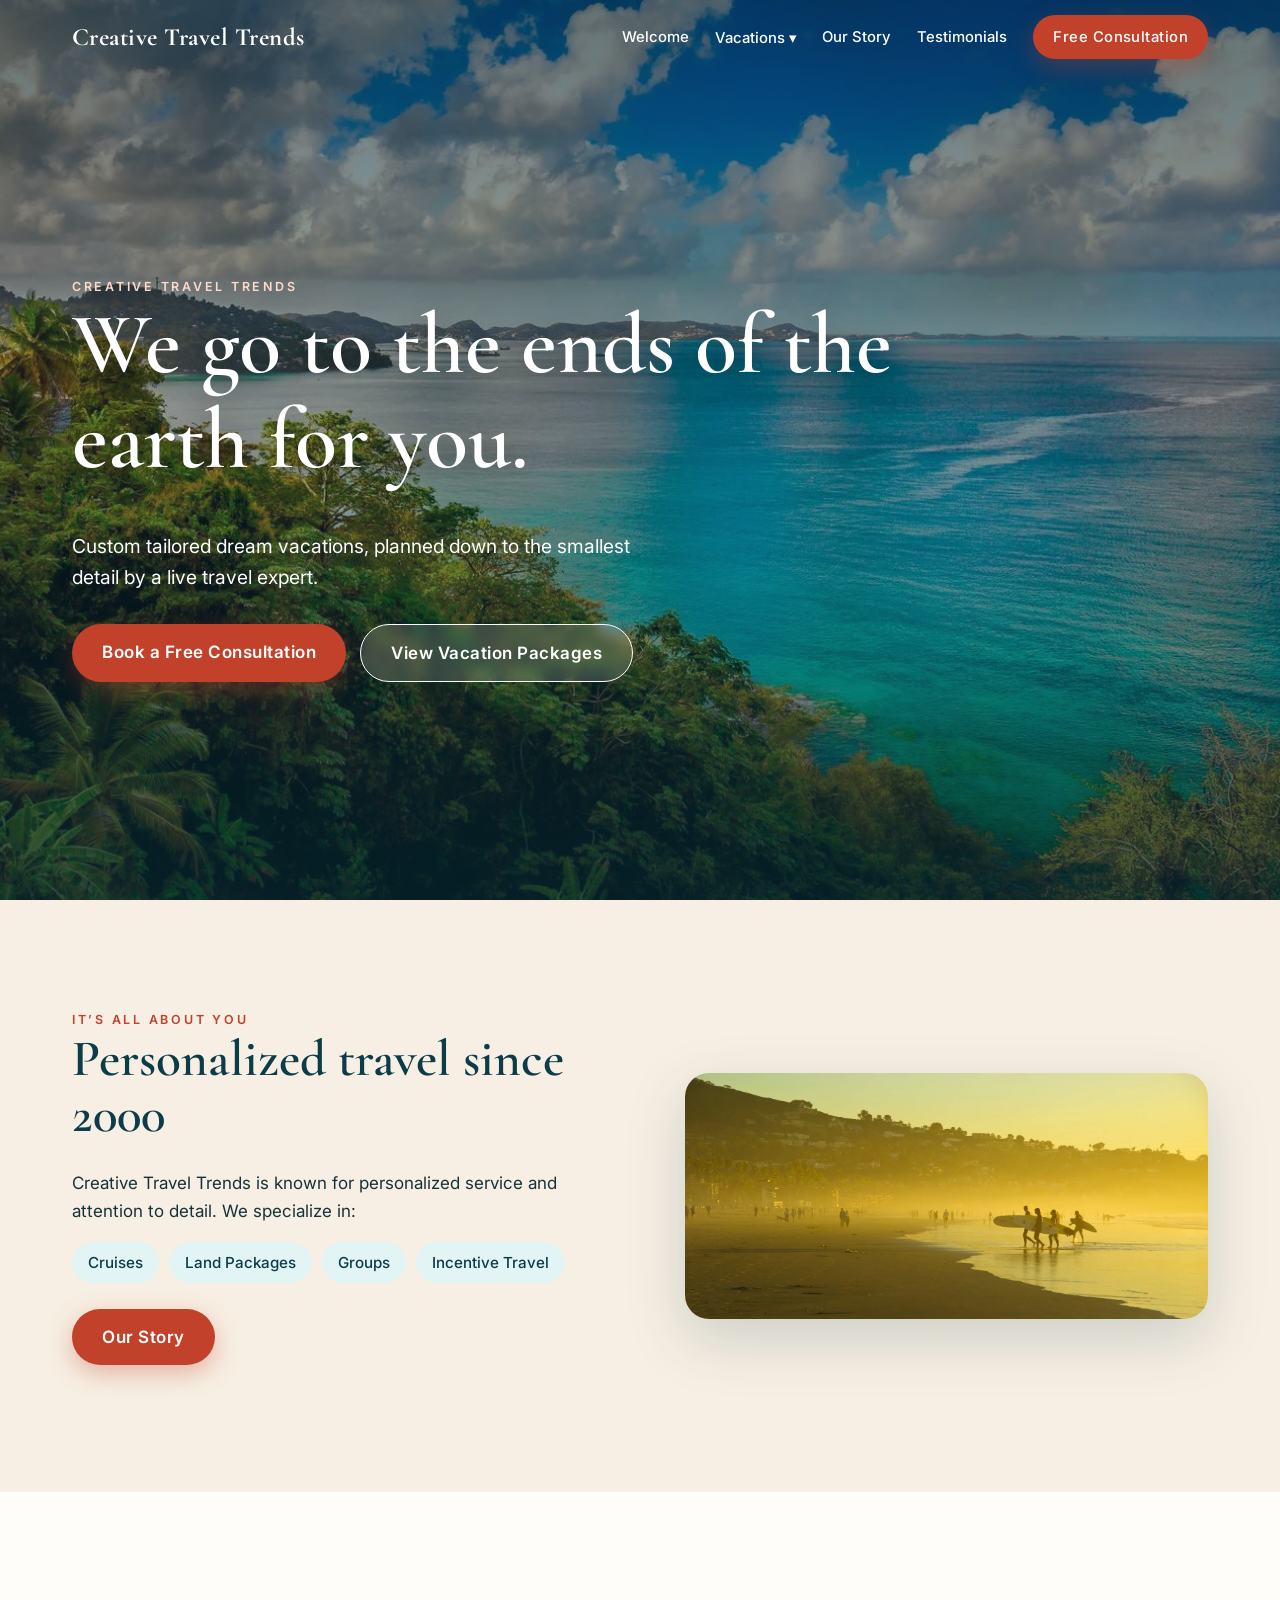
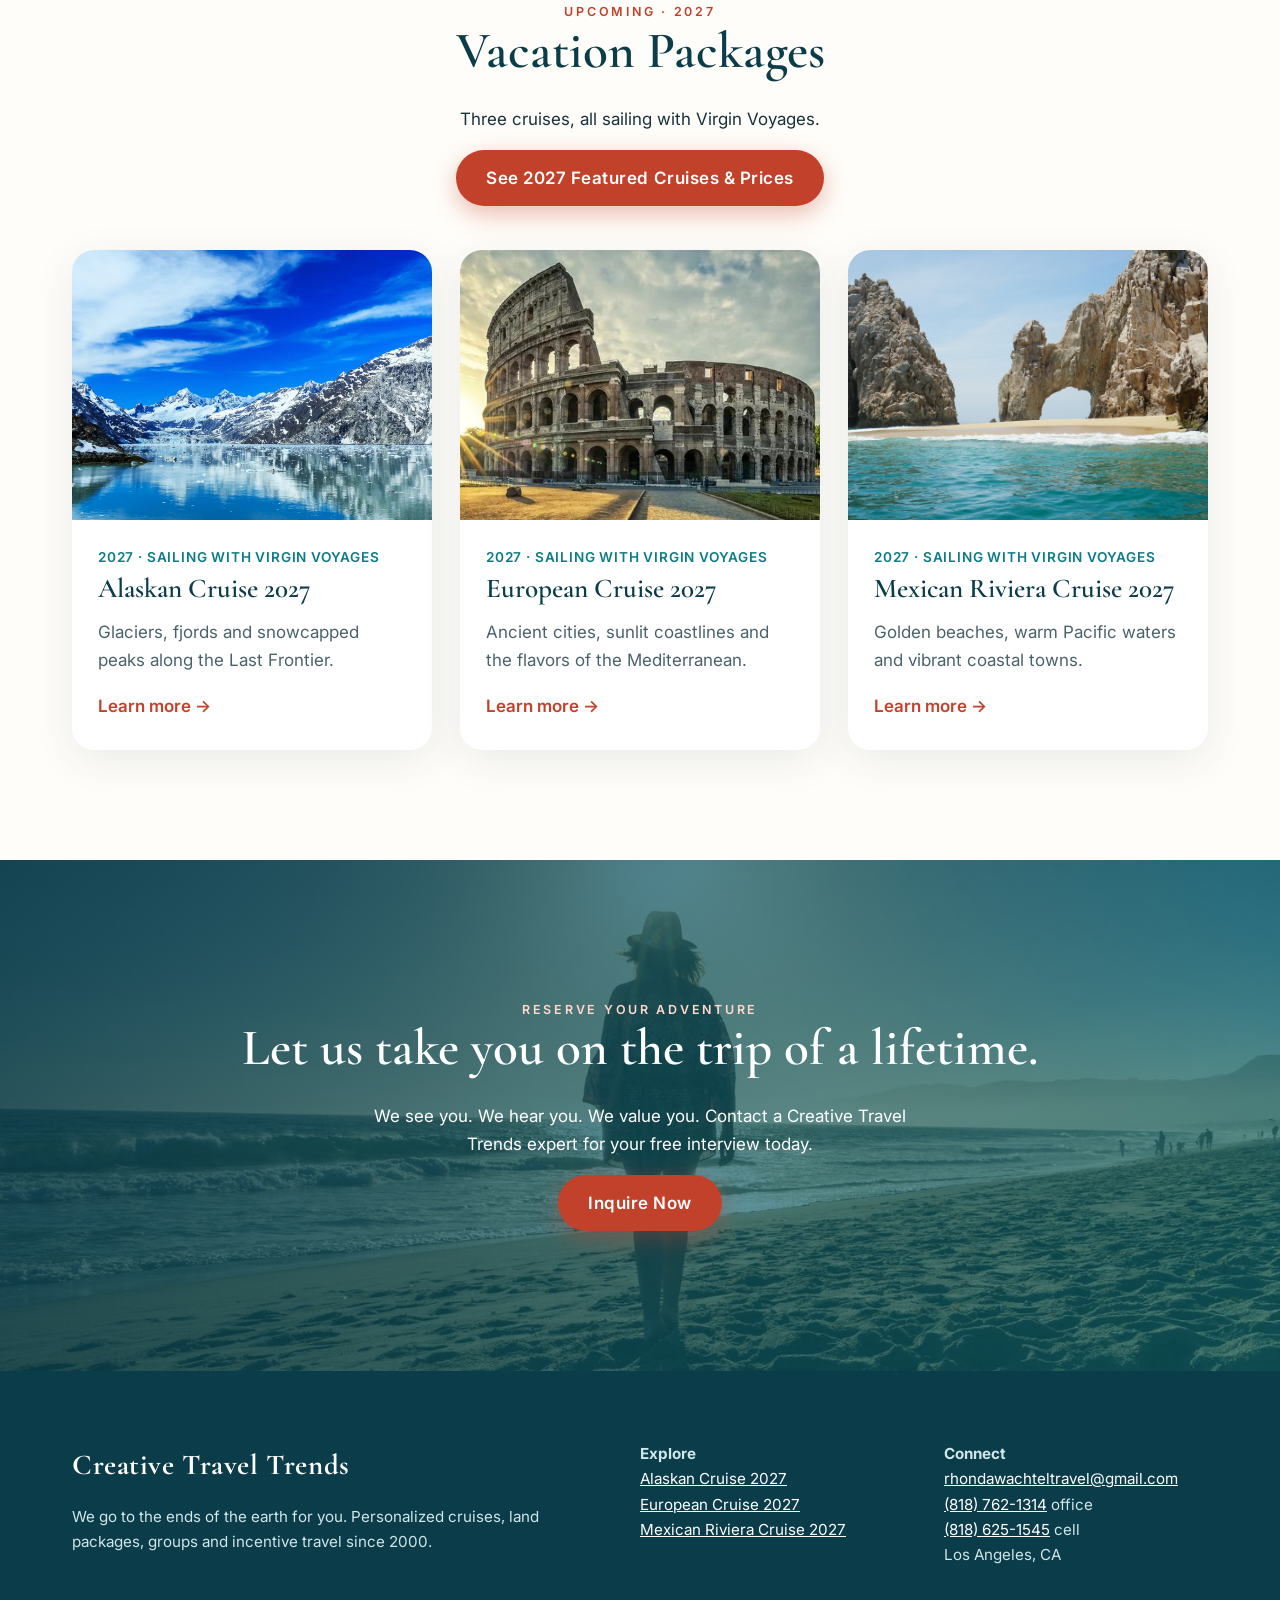
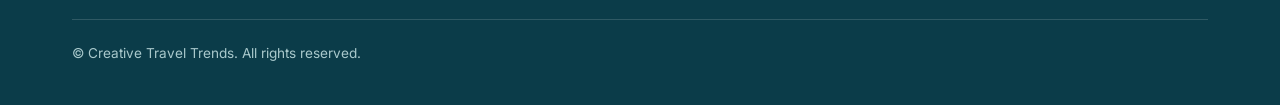
==== index.html @ d6036f15 "Big eye-catching cruise headings" ====
<!doctype html><html lang="en"><head><meta charset="utf-8"><meta name="viewport" content="width=device-width,initial-scale=1"><title>Creative Travel Trends</title>
<meta name="description" content="Creative Travel Trends: personalized cruises, land packages, groups and incentive travel since 2000."><link rel="preconnect" href="https://fonts.googleapis.com"><link rel="preconnect" href="https://fonts.gstatic.com" crossorigin><link href="https://fonts.googleapis.com/css2?family=Cormorant+Garamond:wght@500;600;700&family=Inter:wght@400;500;600;800&display=swap" rel="stylesheet"><link rel="stylesheet" href="style.css?v=3"></head><body>
<header class="nav"><div class="wrap"><a class="brand" href="index.html">Creative Travel Trends</a>
<button class="burger" aria-label="Menu" aria-expanded="false">&#9776;</button><nav class="links" aria-label="Main">
<a href="index.html">Welcome</a><div class="drop"><a href="index.html#packages">Vacations &#9662;</a><div>
<a href="featured-cruises.html">2027 Featured Cruises</a><a href="alaska-cruise.html">Alaskan Cruise</a><a href="european-cruise.html">European Cruise</a><a href="mexican-riviera.html">Mexican Riviera Cruise</a></div></div>
<a href="our-story.html">Our Story</a><a href="testimonials.html">Testimonials</a><a class="btn" href="connect.html">Free Consultation</a></nav></div></header><main><section class="hero" style="background-image:url(img/paradise-bay.jpg)"><div class="wrap reveal"><div class="eyebrow">Creative Travel Trends</div><h1>We go to the ends of the earth for you.</h1><p class=lead>Custom tailored dream vacations, planned down to the smallest detail by a live travel expert.</p><div class="cta-row"><a class="btn" href="connect.html">Book a Free Consultation</a><a class="btn ghost" href="#packages">View Vacation Packages</a></div></div></section><section class="sand"><div class="wrap split"><div class="reveal"><div class="eyebrow">It&rsquo;s all about you</div><h2>Personalized travel since 2000</h2><p>Creative Travel Trends is known for personalized service and attention to detail. We specialize in:</p><ul class="pills"><li>Cruises</li><li>Land Packages</li><li>Groups</li><li>Incentive Travel</li></ul><p style="margin-top:26px"><a class="btn" href="our-story.html">Our Story</a></p></div><img class="reveal" src="img/surf-beach.jpg" alt="Surfers walking on a golden beach" loading="lazy"></div></section>
<section id="packages"><div class="wrap"><div class="center reveal"><div class="eyebrow">Upcoming &middot; 2027</div><h2>Vacation Packages</h2><p style="max-width:560px">Three cruises, all sailing with Virgin Voyages.</p><p><a class="btn" href="featured-cruises.html">See 2027 Featured Cruises &amp; Prices</a></p></div><div class="grid" style="margin-top:44px"><article class="card reveal"><img src="img/alaska-glacier.jpg" alt="Alaskan Cruise 2027" loading="lazy"><div class="body"><div class="meta">2027 &middot; Sailing with Virgin Voyages</div><h3>Alaskan Cruise 2027</h3><p>Glaciers, fjords and snowcapped peaks along the Last Frontier.</p><a class="more" href="alaska-cruise.html">Learn more &rarr;</a></div></article><article class="card reveal"><img src="img/colosseum.jpg" alt="European Cruise 2027" loading="lazy"><div class="body"><div class="meta">2027 &middot; Sailing with Virgin Voyages</div><h3>European Cruise 2027</h3><p>Ancient cities, sunlit coastlines and the flavors of the Mediterranean.</p><a class="more" href="european-cruise.html">Learn more &rarr;</a></div></article><article class="card reveal"><img src="img/mexican-riviera.jpg" alt="Mexican Riviera Cruise 2027" loading="lazy"><div class="body"><div class="meta">2027 &middot; Sailing with Virgin Voyages</div><h3>Mexican Riviera Cruise 2027</h3><p>Golden beaches, warm Pacific waters and vibrant coastal towns.</p><a class="more" href="mexican-riviera.html">Learn more &rarr;</a></div></article></div></div></section><section class="band" style="background-image:url(img/beach-walk.jpg)"><div class="wrap center reveal"><div class="eyebrow" style="color:#ffd9c9">Reserve your adventure</div><h2>Let us take you on the trip of a lifetime.</h2><p style="max-width:560px">We see you. We hear you. We value you. Contact a Creative Travel Trends expert for your free interview today.</p><a class="btn" href="connect.html">Inquire Now</a></div></section></main><footer><div class="wrap"><div class="fgrid"><div><div class="brand">Creative Travel Trends</div><p>We go to the ends of the earth for you. Personalized cruises, land packages, groups and incentive travel since 2000.</p></div>
<div><b>Explore</b><br><a href="alaska-cruise.html">Alaskan Cruise 2027</a><br><a href="european-cruise.html">European Cruise 2027</a><br><a href="mexican-riviera.html">Mexican Riviera Cruise 2027</a></div>
<div><b>Connect</b><br><a href="mailto:rhondawachteltravel@gmail.com">rhondawachteltravel@gmail.com</a><br><a href="tel:+18187621314">(818) 762-1314</a> office<br><a href="tel:+18186251545">(818) 625-1545</a> cell<br>Los Angeles, CA</div></div>
<div class="fine">&copy; Creative Travel Trends. All rights reserved.</div></div></footer><script src="main.js"></script></body></html>
---- style.css ----
:root{--ocean:#0e7c86;--deep:#0b3c49;--sand:#f7efe3;--coral:#e8664f;--coral-d:#c2412b;--ink:#17323a;--muted:#4a636a;--glass:rgba(255,255,255,.72)}
*{box-sizing:border-box}html{scroll-behavior:smooth}
body{margin:0;font-family:"Inter",system-ui,sans-serif;color:var(--ink);background:#fffdf9;line-height:1.65;font-size:17px}
img{max-width:100%;display:block}
h1,h2,h3{font-family:"Cormorant Garamond",Georgia,serif;font-weight:600;line-height:1.1;margin:0 0 .5em;color:var(--deep)}
h1{font-size:clamp(2.6rem,7vw,5.4rem)}h2{font-size:clamp(2rem,4.5vw,3.2rem)}h3{font-size:1.7rem}
a{color:var(--ocean)}
.eyebrow{font-size:.78rem;letter-spacing:.22em;text-transform:uppercase;font-weight:600;color:var(--coral-d)}
.wrap{max-width:1180px;margin:0 auto;padding:0 22px}
header.nav{position:fixed;inset:0 0 auto;z-index:50;transition:.35s}
header.nav .wrap{display:flex;align-items:center;justify-content:space-between;height:74px}
header.nav.solid{background:rgba(255,253,249,.88);backdrop-filter:blur(14px);box-shadow:0 2px 20px rgba(11,60,73,.08)}
.brand{font-family:"Cormorant Garamond",serif;font-size:1.55rem;font-weight:700;color:#fff;text-decoration:none;letter-spacing:.02em}
.solid .brand,.solid .links a{color:var(--deep)}
.links{display:flex;gap:26px;align-items:center}
.links a{color:#fff;text-decoration:none;font-size:.93rem;font-weight:500}
.links a:hover{color:var(--coral)}
.drop{position:relative}.drop>div{position:absolute;top:100%;left:-16px;background:#fff;border-radius:14px;padding:10px;min-width:200px;box-shadow:0 14px 40px rgba(0,0,0,.14);display:none}
.drop:hover>div,.drop:focus-within>div{display:block}.drop>div a{display:block;color:var(--deep)!important;padding:7px 12px;border-radius:8px}.drop>div a:hover{background:var(--sand)}
.btn{display:inline-block;background:var(--coral-d);color:#fff!important;padding:14px 30px;border-radius:999px;text-decoration:none;font-weight:600;letter-spacing:.03em;transition:transform .25s,box-shadow .25s;box-shadow:0 8px 24px rgba(194,65,43,.35)}
.btn:hover{transform:translateY(-2px);box-shadow:0 12px 30px rgba(194,65,43,.45)}
.btn.ghost{background:rgba(255,255,255,.15);border:1.5px solid #fff;box-shadow:none;backdrop-filter:blur(6px)}
.links .btn{padding:10px 20px}
.burger{display:none;background:none;border:0;color:#fff;font-size:1.8rem;cursor:pointer}.solid .burger{color:var(--deep)}
.hero{position:relative;min-height:100vh;display:flex;align-items:flex-end;color:#fff;background:var(--deep) center/cover}
.hero.short{min-height:68vh}
.hero::after{content:"";position:absolute;inset:0;background:linear-gradient(180deg,rgba(6,40,50,.62) 0%,rgba(6,40,50,.38) 45%,rgba(6,40,50,.75) 100%)}
.hero .wrap{position:relative;z-index:2;padding-bottom:12vh;width:100%}
.hero h1{color:#fff;max-width:900px;text-shadow:0 2px 30px rgba(0,0,0,.3)}
.hero .eyebrow{color:#ffd9c9}.hero p.lead{font-size:1.2rem;max-width:560px;margin:0 0 30px}
.cta-row{display:flex;gap:14px;flex-wrap:wrap}
section{padding:110px 0}.sand{background:var(--sand)}
.center{text-align:center}.center p{margin-left:auto;margin-right:auto}
.grid{display:grid;gap:28px;grid-template-columns:repeat(auto-fit,minmax(300px,1fr))}
.card{background:#fff;border-radius:22px;overflow:hidden;box-shadow:0 10px 40px rgba(11,60,73,.09);transition:transform .35s,box-shadow .35s;display:flex;flex-direction:column}
.card:hover{transform:translateY(-6px);box-shadow:0 20px 50px rgba(11,60,73,.16)}
.card img{aspect-ratio:4/3;object-fit:cover;width:100%}
.card .body{padding:26px 26px 30px;flex:1;display:flex;flex-direction:column}
.card .body p{color:var(--muted);margin:0 0 18px}.card .body a.more{margin-top:auto;font-weight:600;color:var(--coral-d);text-decoration:none}
.meta{font-size:.85rem;color:var(--ocean);font-weight:600;letter-spacing:.06em;text-transform:uppercase;margin-bottom:6px}
.band{position:relative;color:#fff;background:center/cover;padding:140px 0}
.band::before{content:"";position:absolute;inset:0;background:linear-gradient(120deg,rgba(11,60,73,.85),rgba(14,124,134,.55))}
.band .wrap{position:relative}.band h2{color:#fff}
.glass{background:var(--glass);backdrop-filter:blur(16px);border:1px solid rgba(255,255,255,.6);border-radius:24px;padding:44px;box-shadow:0 20px 60px rgba(11,60,73,.12)}
.split{display:grid;grid-template-columns:1.05fr 1fr;gap:64px;align-items:center}
.split img{border-radius:24px;box-shadow:0 20px 60px rgba(11,60,73,.18)}
.pills{display:flex;flex-wrap:wrap;gap:10px;padding:0;list-style:none}
.pills li{background:#e3f4f4;color:var(--deep);padding:8px 16px;border-radius:999px;font-weight:500;font-size:.95rem}
blockquote{margin:0;font-family:"Cormorant Garamond",serif;font-size:1.32rem;line-height:1.5;color:var(--ink)}
blockquote cite{display:block;margin-top:18px;font-family:Inter,sans-serif;font-style:normal;font-size:.85rem;letter-spacing:.14em;text-transform:uppercase;color:var(--coral-d);font-weight:600}
.contact-list{list-style:none;padding:0;margin:0}.contact-list li{padding:16px 0;border-bottom:1px solid rgba(11,60,73,.12)}
.contact-list b{display:block;font-size:.78rem;letter-spacing:.18em;text-transform:uppercase;color:var(--coral-d)}
.contact-list a{font-size:1.2rem;color:var(--deep);text-decoration:none;font-weight:500;word-break:break-word}
footer{background:var(--deep);color:#cfe7e9;padding:70px 0 40px;font-size:.95rem}
footer a{color:#fff}footer .brand{font-size:1.8rem}
.fgrid{display:grid;grid-template-columns:2fr 1fr 1fr;gap:40px}
.fine{margin-top:50px;border-top:1px solid rgba(255,255,255,.15);padding-top:22px;font-size:.85rem;color:#a9c9cc}
.reveal{opacity:0;transform:translateY(28px);transition:opacity .9s ease,transform .9s ease}.reveal.in{opacity:1;transform:none}
@media (prefers-reduced-motion:reduce){.reveal{opacity:1;transform:none;transition:none}*{scroll-behavior:auto}}
@media (max-width:880px){
 .burger{display:block}.links{position:fixed;inset:74px 0 auto;background:#fffdf9;flex-direction:column;align-items:flex-start;padding:24px;gap:16px;display:none;box-shadow:0 20px 40px rgba(0,0,0,.12)}
 .links.open{display:flex}.links a{color:var(--deep)}.drop>div{position:static;display:block;box-shadow:none;padding:4px 0 0 10px}
 header.nav.menu{background:#fffdf9}header.nav.menu .brand,header.nav.menu .burger{color:var(--deep)}
 .split,.fgrid{grid-template-columns:1fr;gap:36px}section{padding:76px 0}.band{background-attachment:scroll;padding:96px 0}.glass{padding:28px}
}

.cruises{display:grid;gap:40px}
.cruise{display:grid;grid-template-columns:minmax(0,380px) 1fr;gap:44px;background:#fff;border-radius:24px;padding:28px;box-shadow:0 10px 40px rgba(11,60,73,.09);align-items:center}
.flyer{position:relative;display:block;border-radius:16px;overflow:hidden;cursor:zoom-in}
.flyer img{width:100%;height:auto}
.flyer span{position:absolute;bottom:10px;right:10px;background:rgba(11,60,73,.8);color:#fff;font-size:.78rem;padding:5px 12px;border-radius:999px}
.cruise .route{color:var(--muted);margin:0 0 12px}.cruise .price{font-size:1.25rem;font-weight:600;color:var(--deep);margin:0 0 16px}
.cactions{display:flex;flex-wrap:wrap;gap:12px;margin-top:22px}
.btn.ghost2{background:#fff;color:var(--coral-d)!important;border:1.5px solid var(--coral-d);box-shadow:none}
.note{margin-top:34px;color:var(--muted);font-size:.9rem}
#zoom{border:0;padding:0;background:transparent;max-width:96vw;max-height:96vh}#zoom::backdrop{background:rgba(6,30,38,.85)}
#zoom img{max-width:96vw;max-height:92vh;width:auto;border-radius:12px}
#zoom button{position:absolute;top:6px;right:10px;background:rgba(0,0,0,.6);color:#fff;border:0;font-size:1.8rem;border-radius:50%;width:44px;height:44px;cursor:pointer}
@media (max-width:880px){.cruise{grid-template-columns:1fr;gap:22px;padding:18px}.cactions{gap:8px}.cactions .btn{flex:1 1 auto;text-align:center;padding:12px 14px;white-space:nowrap;font-size:.92rem}}

/* Bigger cruise titles */
.cruise .cbody h3{font-family:Inter,sans-serif!important;font-size:clamp(2.3rem,4.2vw,3.4rem)!important;line-height:1.02;font-weight:800!important;text-transform:uppercase;letter-spacing:.01em;color:var(--coral-d)!important;margin:.15em 0 .35em}
.cruise .cbody .meta{font-size:1.05rem;font-weight:600}
@media (max-width:640px){.cruise .cbody h3{font-size:2.2rem!important}}
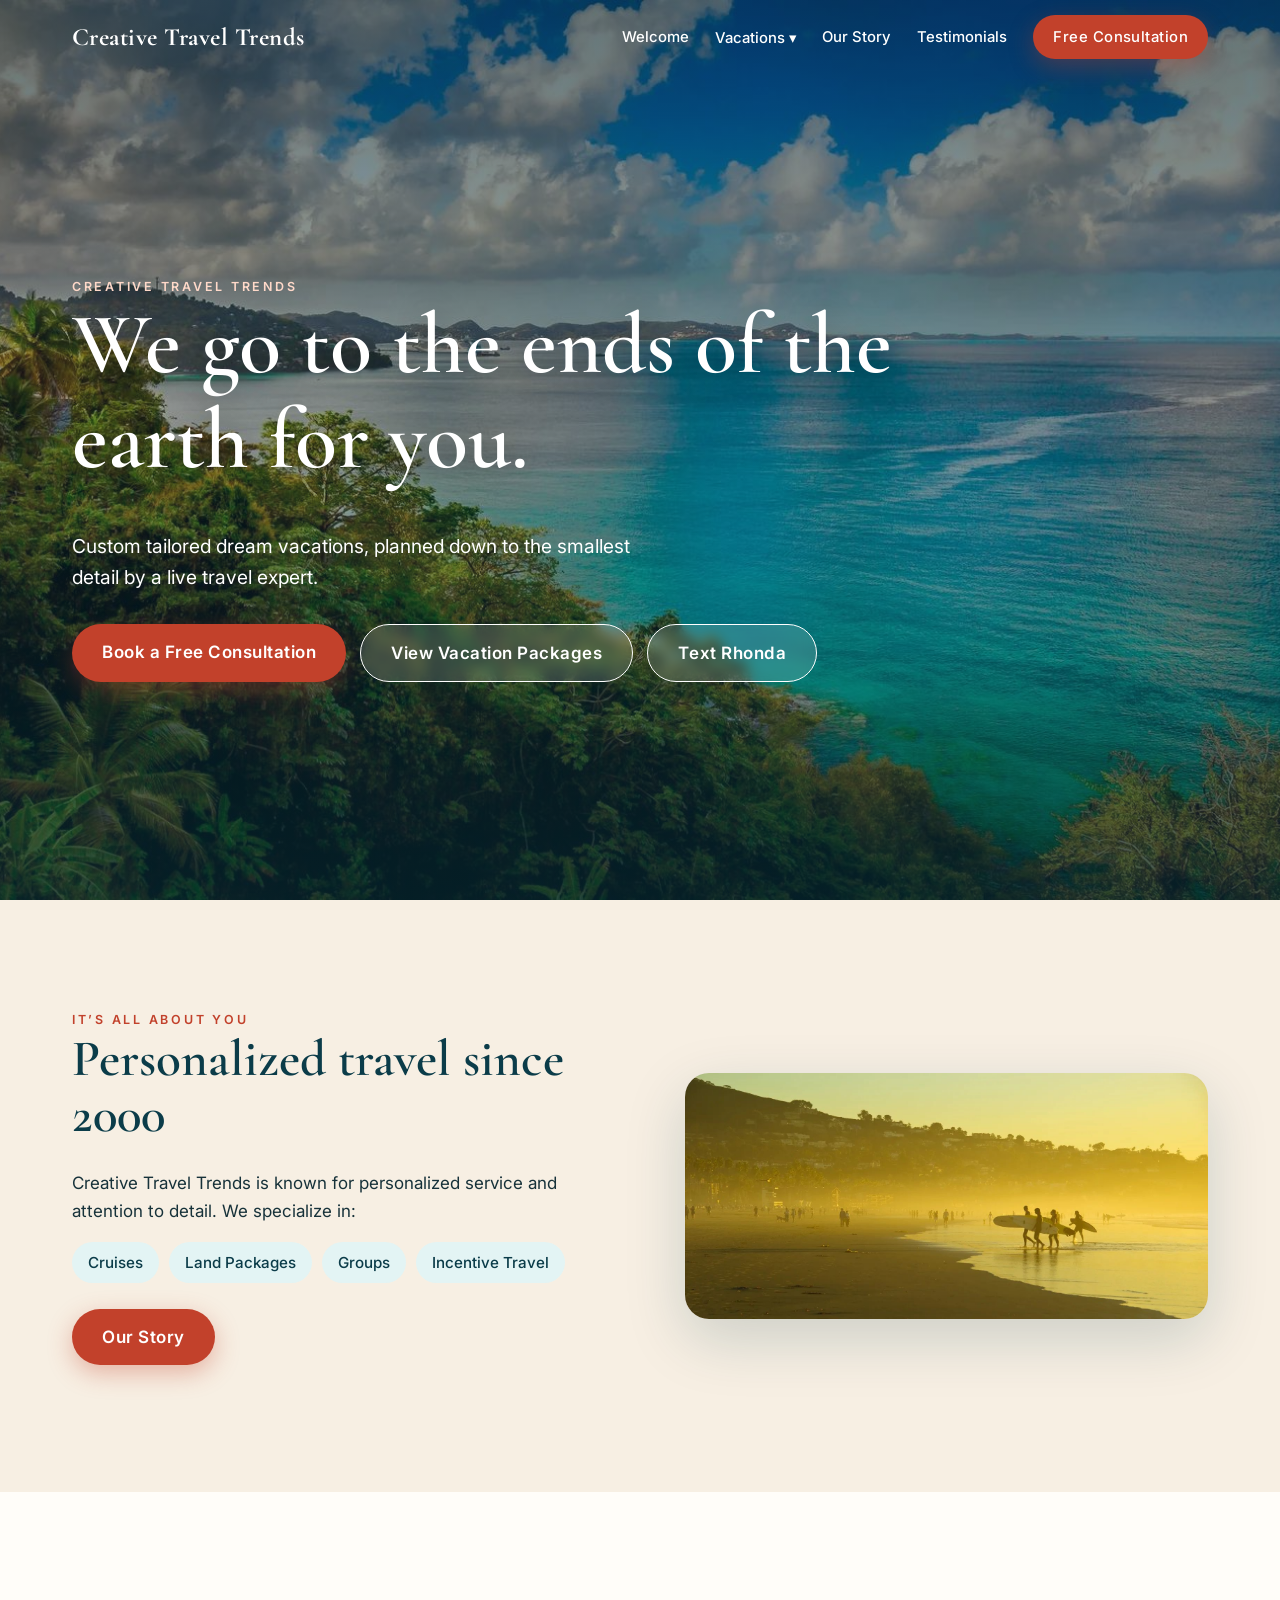
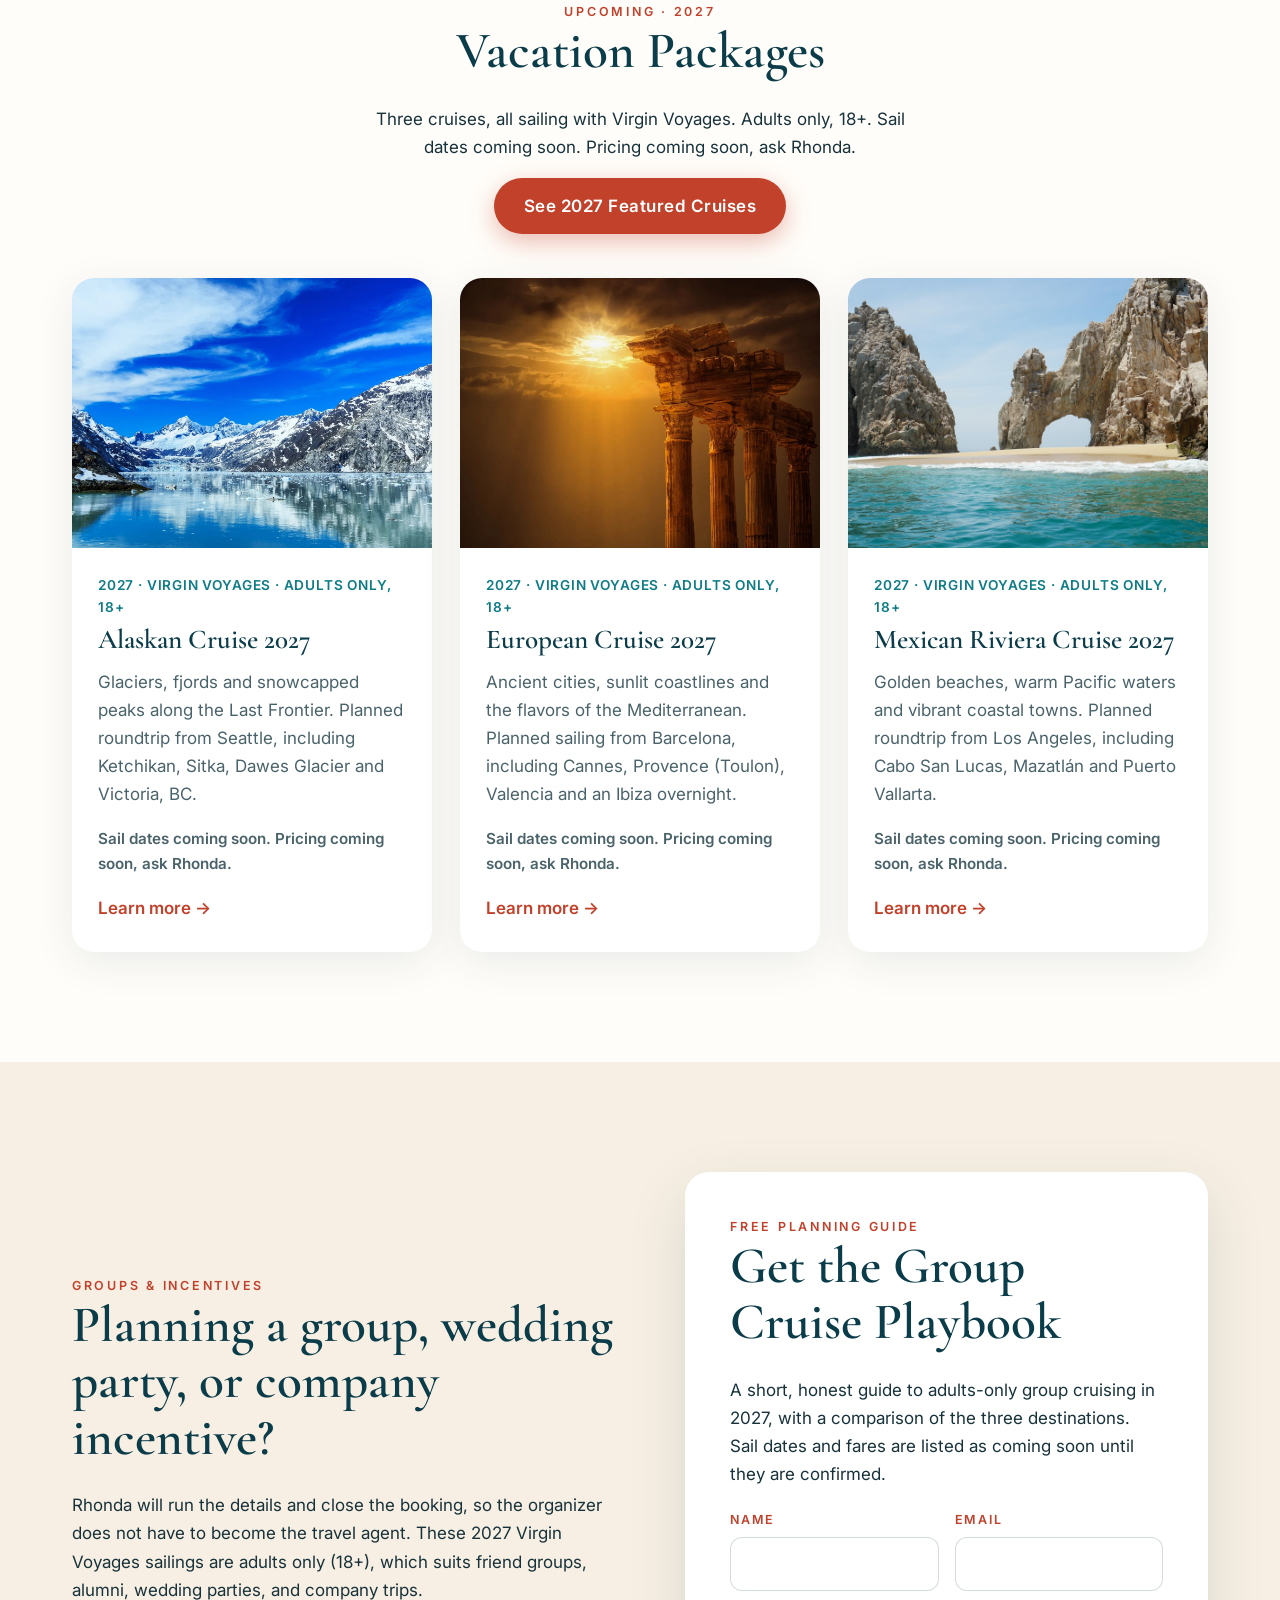
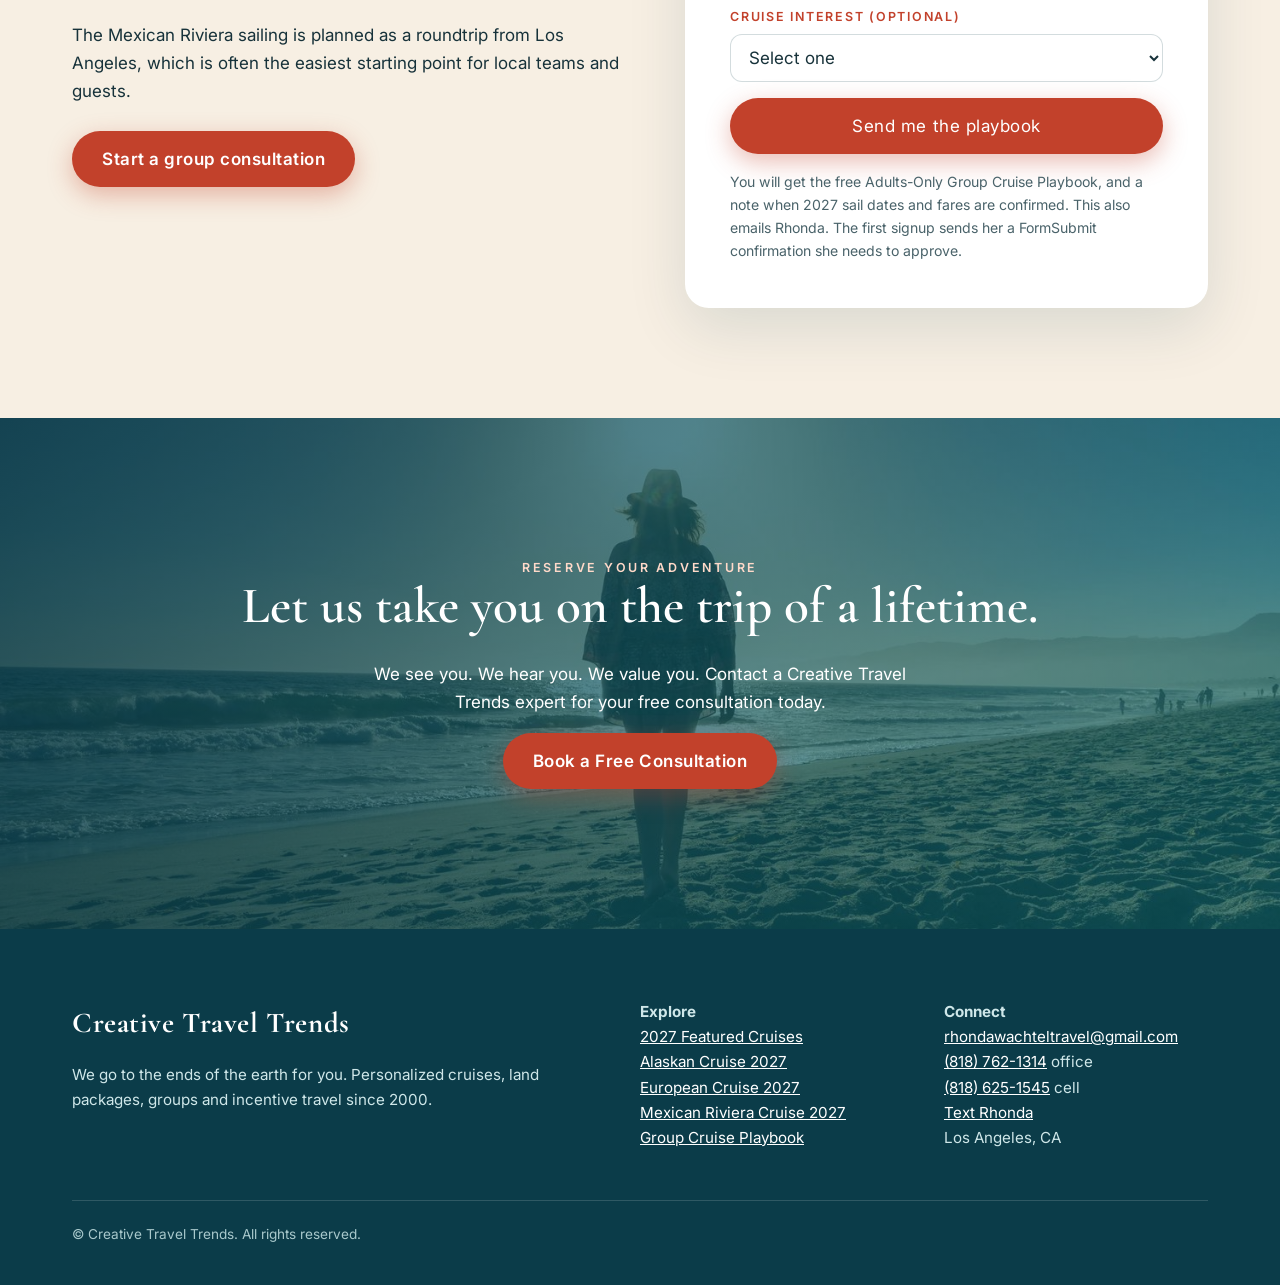
==== commit ac6a1f55: "Preview site fixes: consultation forms, honest dates and prices, conversion updates Add FormSubmit c" ====
--- a/index.html
+++ b/index.html
@@ -1,11 +1,202 @@
-<!doctype html><html lang="en"><head><meta charset="utf-8"><meta name="viewport" content="width=device-width,initial-scale=1"><title>Creative Travel Trends</title>
-<meta name="description" content="Creative Travel Trends: personalized cruises, land packages, groups and incentive travel since 2000."><link rel="preconnect" href="https://fonts.googleapis.com"><link rel="preconnect" href="https://fonts.gstatic.com" crossorigin><link href="https://fonts.googleapis.com/css2?family=Cormorant+Garamond:wght@500;600;700&family=Inter:wght@400;500;600;800&display=swap" rel="stylesheet"><link rel="stylesheet" href="style.css?v=3"></head><body>
-<header class="nav"><div class="wrap"><a class="brand" href="index.html">Creative Travel Trends</a>
-<button class="burger" aria-label="Menu" aria-expanded="false">&#9776;</button><nav class="links" aria-label="Main">
-<a href="index.html">Welcome</a><div class="drop"><a href="index.html#packages">Vacations &#9662;</a><div>
-<a href="featured-cruises.html">2027 Featured Cruises</a><a href="alaska-cruise.html">Alaskan Cruise</a><a href="european-cruise.html">European Cruise</a><a href="mexican-riviera.html">Mexican Riviera Cruise</a></div></div>
-<a href="our-story.html">Our Story</a><a href="testimonials.html">Testimonials</a><a class="btn" href="connect.html">Free Consultation</a></nav></div></header><main><section class="hero" style="background-image:url(img/paradise-bay.jpg)"><div class="wrap reveal"><div class="eyebrow">Creative Travel Trends</div><h1>We go to the ends of the earth for you.</h1><p class=lead>Custom tailored dream vacations, planned down to the smallest detail by a live travel expert.</p><div class="cta-row"><a class="btn" href="connect.html">Book a Free Consultation</a><a class="btn ghost" href="#packages">View Vacation Packages</a></div></div></section><section class="sand"><div class="wrap split"><div class="reveal"><div class="eyebrow">It&rsquo;s all about you</div><h2>Personalized travel since 2000</h2><p>Creative Travel Trends is known for personalized service and attention to detail. We specialize in:</p><ul class="pills"><li>Cruises</li><li>Land Packages</li><li>Groups</li><li>Incentive Travel</li></ul><p style="margin-top:26px"><a class="btn" href="our-story.html">Our Story</a></p></div><img class="reveal" src="img/surf-beach.jpg" alt="Surfers walking on a golden beach" loading="lazy"></div></section>
-<section id="packages"><div class="wrap"><div class="center reveal"><div class="eyebrow">Upcoming &middot; 2027</div><h2>Vacation Packages</h2><p style="max-width:560px">Three cruises, all sailing with Virgin Voyages.</p><p><a class="btn" href="featured-cruises.html">See 2027 Featured Cruises &amp; Prices</a></p></div><div class="grid" style="margin-top:44px"><article class="card reveal"><img src="img/alaska-glacier.jpg" alt="Alaskan Cruise 2027" loading="lazy"><div class="body"><div class="meta">2027 &middot; Sailing with Virgin Voyages</div><h3>Alaskan Cruise 2027</h3><p>Glaciers, fjords and snowcapped peaks along the Last Frontier.</p><a class="more" href="alaska-cruise.html">Learn more &rarr;</a></div></article><article class="card reveal"><img src="img/colosseum.jpg" alt="European Cruise 2027" loading="lazy"><div class="body"><div class="meta">2027 &middot; Sailing with Virgin Voyages</div><h3>European Cruise 2027</h3><p>Ancient cities, sunlit coastlines and the flavors of the Mediterranean.</p><a class="more" href="european-cruise.html">Learn more &rarr;</a></div></article><article class="card reveal"><img src="img/mexican-riviera.jpg" alt="Mexican Riviera Cruise 2027" loading="lazy"><div class="body"><div class="meta">2027 &middot; Sailing with Virgin Voyages</div><h3>Mexican Riviera Cruise 2027</h3><p>Golden beaches, warm Pacific waters and vibrant coastal towns.</p><a class="more" href="mexican-riviera.html">Learn more &rarr;</a></div></article></div></div></section><section class="band" style="background-image:url(img/beach-walk.jpg)"><div class="wrap center reveal"><div class="eyebrow" style="color:#ffd9c9">Reserve your adventure</div><h2>Let us take you on the trip of a lifetime.</h2><p style="max-width:560px">We see you. We hear you. We value you. Contact a Creative Travel Trends expert for your free interview today.</p><a class="btn" href="connect.html">Inquire Now</a></div></section></main><footer><div class="wrap"><div class="fgrid"><div><div class="brand">Creative Travel Trends</div><p>We go to the ends of the earth for you. Personalized cruises, land packages, groups and incentive travel since 2000.</p></div>
-<div><b>Explore</b><br><a href="alaska-cruise.html">Alaskan Cruise 2027</a><br><a href="european-cruise.html">European Cruise 2027</a><br><a href="mexican-riviera.html">Mexican Riviera Cruise 2027</a></div>
-<div><b>Connect</b><br><a href="mailto:rhondawachteltravel@gmail.com">rhondawachteltravel@gmail.com</a><br><a href="tel:+18187621314">(818) 762-1314</a> office<br><a href="tel:+18186251545">(818) 625-1545</a> cell<br>Los Angeles, CA</div></div>
-<div class="fine">&copy; Creative Travel Trends. All rights reserved.</div></div></footer><script src="main.js"></script></body></html>+<!doctype html>
+<html lang="en">
+<head>
+<meta charset="utf-8">
+<meta name="viewport" content="width=device-width,initial-scale=1">
+<title>Creative Travel Trends</title>
+<meta name="description" content="Personalized cruises, land packages, groups and incentive travel since 2000. Three 2027 Virgin Voyages group cruises, adults only (18+). Sail dates and pricing coming soon.">
+<meta property="og:title" content="Creative Travel Trends">
+<meta property="og:description" content="Personalized cruises, land packages, groups and incentive travel since 2000. Three 2027 Virgin Voyages group cruises, adults only (18+). Sail dates and pricing coming soon.">
+<meta property="og:url" content="https://www.creativetraveltrends.com/">
+<meta property="og:type" content="website">
+<meta property="og:site_name" content="Creative Travel Trends">
+<meta property="og:image" content="https://www.creativetraveltrends.com/img/paradise-bay.jpg">
+<meta property="og:image:type" content="image/jpeg">
+<meta property="og:image:alt" content="Turquoise bay and coastline">
+<meta name="twitter:card" content="summary_large_image">
+<meta name="twitter:title" content="Creative Travel Trends">
+<meta name="twitter:description" content="Personalized cruises, land packages, groups and incentive travel since 2000. Three 2027 Virgin Voyages group cruises, adults only (18+). Sail dates and pricing coming soon.">
+<meta name="twitter:image" content="https://www.creativetraveltrends.com/img/paradise-bay.jpg">
+<meta name="twitter:image:alt" content="Turquoise bay and coastline">
+<link rel="preconnect" href="https://fonts.googleapis.com">
+<link rel="preconnect" href="https://fonts.gstatic.com" crossorigin>
+<link href="https://fonts.googleapis.com/css2?family=Cormorant+Garamond:wght@500;600;700&family=Inter:wght@400;500;600;800&display=swap" rel="stylesheet">
+<link rel="stylesheet" href="style.css?v=8">
+</head>
+<body>
+<header class="nav">
+<div class="wrap">
+<a class="brand" href="index.html">Creative Travel Trends</a>
+<button class="burger" aria-label="Menu" aria-expanded="false">&#9776;</button>
+<nav class="links" aria-label="Main">
+<a href="index.html">Welcome</a>
+<div class="drop"><a href="index.html#packages">Vacations &#9662;</a>
+<div>
+<a href="featured-cruises.html">2027 Featured Cruises</a>
+<a href="alaska-cruise.html">Alaskan Cruise</a>
+<a href="european-cruise.html">European Cruise</a>
+<a href="mexican-riviera.html">Mexican Riviera Cruise</a>
+</div></div>
+<a href="our-story.html">Our Story</a>
+<a href="testimonials.html">Testimonials</a>
+<a class="btn" href="connect.html">Free Consultation</a>
+</nav>
+</div>
+</header>
+<main>
+<section class="hero" style="background-image:url(img/paradise-bay.jpg)">
+<div class="wrap reveal">
+<div class="eyebrow">Creative Travel Trends</div>
+<h1>We go to the ends of the earth for you.</h1>
+<p class="lead">Custom tailored dream vacations, planned down to the smallest detail by a live travel expert.</p>
+<div class="cta-row">
+<a class="btn" href="connect.html#consult">Book a Free Consultation</a>
+<a class="btn ghost" href="#packages">View Vacation Packages</a>
+<a class="btn ghost" href="sms:8186251545?&body=Hi%20Rhonda%21%20I%20would%20like%20a%20free%20consultation%20about%20the%202027%20Virgin%20Voyages%20cruises.">Text Rhonda</a>
+</div>
+</div>
+</section>
+
+<section class="sand">
+<div class="wrap split">
+<div class="reveal">
+<div class="eyebrow">It&rsquo;s all about you</div>
+<h2>Personalized travel since 2000</h2>
+<p>Creative Travel Trends is known for personalized service and attention to detail. We specialize in:</p>
+<ul class="pills"><li>Cruises</li><li>Land Packages</li><li>Groups</li><li>Incentive Travel</li></ul>
+<p style="margin-top:26px"><a class="btn" href="our-story.html">Our Story</a></p>
+</div>
+<img class="reveal" src="img/surf-beach.jpg" alt="Surfers walking on a golden beach" loading="lazy">
+</div>
+</section>
+
+<section id="packages">
+<div class="wrap">
+<div class="center reveal">
+<div class="eyebrow">Upcoming &middot; 2027</div>
+<h2>Vacation Packages</h2>
+<p style="max-width:560px">Three cruises, all sailing with Virgin Voyages. Adults only, 18+. Sail dates coming soon. Pricing coming soon, ask Rhonda.</p>
+<p><a class="btn" href="featured-cruises.html">See 2027 Featured Cruises</a></p>
+</div>
+<div class="grid" style="margin-top:44px">
+<article class="card reveal">
+<img src="img/alaska-glacier.jpg" alt="Glacier and snowcapped peaks in Alaska" loading="lazy">
+<div class="body">
+<div class="meta">2027 &middot; Virgin Voyages &middot; Adults only, 18+</div>
+<h3>Alaskan Cruise 2027</h3>
+<p>Glaciers, fjords and snowcapped peaks along the Last Frontier. Planned roundtrip from Seattle, including Ketchikan, Sitka, Dawes Glacier and Victoria, BC.</p>
+<p class="coming">Sail dates coming soon. Pricing coming soon, ask Rhonda.</p>
+<a class="more" href="alaska-cruise.html">Learn more &rarr;</a>
+</div>
+</article>
+<article class="card reveal">
+<img src="img/ancient-sunset.jpg" alt="Sunlit ancient columns at sunset" loading="lazy">
+<div class="body">
+<div class="meta">2027 &middot; Virgin Voyages &middot; Adults only, 18+</div>
+<h3>European Cruise 2027</h3>
+<p>Ancient cities, sunlit coastlines and the flavors of the Mediterranean. Planned sailing from Barcelona, including Cannes, Provence (Toulon), Valencia and an Ibiza overnight.</p>
+<p class="coming">Sail dates coming soon. Pricing coming soon, ask Rhonda.</p>
+<a class="more" href="european-cruise.html">Learn more &rarr;</a>
+</div>
+</article>
+<article class="card reveal">
+<img src="img/mexican-riviera.jpg" alt="El Arco rock formation in Cabo San Lucas" loading="lazy">
+<div class="body">
+<div class="meta">2027 &middot; Virgin Voyages &middot; Adults only, 18+</div>
+<h3>Mexican Riviera Cruise 2027</h3>
+<p>Golden beaches, warm Pacific waters and vibrant coastal towns. Planned roundtrip from Los Angeles, including Cabo San Lucas, Mazatl&aacute;n and Puerto Vallarta.</p>
+<p class="coming">Sail dates coming soon. Pricing coming soon, ask Rhonda.</p>
+<a class="more" href="mexican-riviera.html">Learn more &rarr;</a>
+</div>
+</article>
+</div>
+</div>
+</section>
+
+<section class="sand" id="groups">
+<div class="wrap split">
+<div class="reveal">
+<div class="eyebrow">Groups &amp; incentives</div>
+<h2>Planning a group, wedding party, or company incentive?</h2>
+<p>Rhonda will run the details and close the booking, so the organizer does not have to become the travel agent. These 2027 Virgin Voyages sailings are adults only (18+), which suits friend groups, alumni, wedding parties, and company trips.</p>
+<p>The Mexican Riviera sailing is planned as a roundtrip from Los Angeles, which is often the easiest starting point for local teams and guests.</p>
+<p style="margin-top:26px"><a class="btn" href="connect.html#consult">Start a group consultation</a></p>
+</div>
+<div class="glass reveal" style="background:#fff">
+<div class="eyebrow">Free planning guide</div>
+<h2>Get the Group Cruise Playbook</h2>
+<p>A short, honest guide to adults-only group cruising in 2027, with a comparison of the three destinations. Sail dates and fares are listed as coming soon until they are confirmed.</p>
+<form class="signup-form" id="signup" action="https://formsubmit.co/rhondawachteltravel@gmail.com" method="POST">
+<input type="hidden" name="_subject" value="Email signup - Group Cruise Playbook">
+<input type="hidden" name="_template" value="table">
+<input type="hidden" name="_captcha" value="false">
+<input type="hidden" name="_next" value="https://www.creativetraveltrends.com/thanks.html">
+<input type="hidden" name="form_type" value="Email signup / lead magnet">
+<input type="text" name="_honey" class="honey" tabindex="-1" autocomplete="off" aria-hidden="true">
+<div class="field-row">
+<div class="field">
+<label for="signup-name">Name</label>
+<input id="signup-name" type="text" name="name" required autocomplete="name">
+</div>
+<div class="field">
+<label for="signup-email">Email</label>
+<input id="signup-email" type="email" name="email" required autocomplete="email">
+</div>
+</div>
+<div class="field">
+<label for="signup-cruise">Cruise interest (optional)</label>
+<select id="signup-cruise" name="cruise_interest">
+<option value="">Select one</option>
+<option value="Alaska">Alaska</option>
+<option value="Europe">Europe</option>
+<option value="Mexican Riviera">Mexican Riviera</option>
+<option value="Not sure">Not sure</option>
+</select>
+</div>
+<button type="submit" class="btn">Send me the playbook</button>
+<p class="form-note">You will get the free Adults-Only Group Cruise Playbook, and a note when 2027 sail dates and fares are confirmed. This also emails Rhonda. The first signup sends her a FormSubmit confirmation she needs to approve.</p>
+</form>
+
+</div>
+</div>
+</section>
+<section class="band" style="background-image:url(img/beach-walk.jpg)">
+<div class="wrap center reveal">
+<div class="eyebrow" style="color:#ffd9c9">Reserve your adventure</div>
+<h2>Let us take you on the trip of a lifetime.</h2>
+<p style="max-width:560px">We see you. We hear you. We value you. Contact a Creative Travel Trends expert for your free consultation today.</p>
+<div class="cta-row" style="justify-content:center">
+<a class="btn" href="connect.html#consult">Book a Free Consultation</a>
+</div>
+</div>
+</section>
+
+</main>
+<footer>
+<div class="wrap">
+<div class="fgrid">
+<div>
+<div class="brand">Creative Travel Trends</div>
+<p>We go to the ends of the earth for you. Personalized cruises, land packages, groups and incentive travel since 2000.</p>
+</div>
+<div><b>Explore</b><br>
+<a href="featured-cruises.html">2027 Featured Cruises</a><br>
+<a href="alaska-cruise.html">Alaskan Cruise 2027</a><br>
+<a href="european-cruise.html">European Cruise 2027</a><br>
+<a href="mexican-riviera.html">Mexican Riviera Cruise 2027</a><br>
+<a href="group-cruise-playbook.html">Group Cruise Playbook</a>
+</div>
+<div><b>Connect</b><br>
+<a href="mailto:rhondawachteltravel@gmail.com">rhondawachteltravel@gmail.com</a><br>
+<a href="tel:+18187621314">(818) 762-1314</a> office<br>
+<a href="tel:+18186251545">(818) 625-1545</a> cell<br>
+<a href="sms:8186251545?&body=Hi%20Rhonda%21%20I%20would%20like%20a%20free%20consultation%20about%20the%202027%20Virgin%20Voyages%20cruises.">Text Rhonda</a><br>
+Los Angeles, CA
+</div>
+</div>
+<div class="fine">&copy; Creative Travel Trends. All rights reserved.</div>
+</div>
+</footer>
+<script src="main.js"></script>
+</body>
+</html>
--- a/style.css
+++ b/style.css
@@ -82,3 +82,43 @@
 .cruise .cbody h3{font-family:Inter,sans-serif!important;font-size:clamp(2.3rem,4.2vw,3.4rem)!important;line-height:1.02;font-weight:800!important;text-transform:uppercase;letter-spacing:.01em;color:var(--coral-d)!important;margin:.15em 0 .35em}
 .cruise .cbody .meta{font-size:1.05rem;font-weight:600}
 @media (max-width:640px){.cruise .cbody h3{font-size:2.2rem!important}}
+
+.flyer-solo{padding:56px 0;text-align:center}.flyer-solo img{width:100%;max-width:620px;border-radius:18px;box-shadow:0 18px 50px rgba(11,60,73,.25)}.flyer-solo p{margin-top:24px}
+.flyer-solo .wrap{display:flex;flex-direction:column;align-items:center}.flyer-solo a:first-child{display:block;width:100%;max-width:620px;margin:0 auto}.flyer-solo img{display:block;margin:0 auto}
+
+.cdetails h2{font-size:2.4rem;margin:.2em 0}.cdetails .lead2{font-size:1.15rem;color:var(--muted);margin-bottom:28px}
+.dgrid{display:grid;grid-template-columns:1fr 1fr;gap:28px}.dbox{background:#fff;border-radius:18px;padding:28px;box-shadow:0 10px 30px rgba(11,60,73,.08)}
+.dbox h3{font-family:Inter,sans-serif;font-weight:800;text-transform:uppercase;letter-spacing:.06em;font-size:1rem;color:var(--coral-d);margin:0 0 14px}
+.itin{list-style:none;padding:0;margin:0}.itin li{display:flex;gap:16px;padding:10px 0;border-bottom:1px solid #eee}.itin li:last-child{border:0}.itin b{min-width:84px;color:var(--ocean)}
+.bigprice{font-family:Inter,sans-serif;font-weight:800;font-size:2.2rem;color:var(--deep)}.pnote{color:var(--muted);margin:4px 0 22px}
+.perks{padding-left:20px;margin:0}.perks li{margin:6px 0}
+.cdetails .cactions{display:flex;flex-wrap:wrap;gap:12px;justify-content:center;margin-top:32px}.fine2{text-align:center;color:var(--muted);font-size:.85rem;margin-top:14px}
+@media (max-width:760px){.dgrid{grid-template-columns:1fr}.cdetails h2{font-size:2rem}}
+.itin li{display:grid!important;grid-template-columns:110px 1fr;gap:16px;align-items:baseline}.itin b{min-width:0!important}
+
+/* Forms and conversion updates */
+button.btn{border:0;cursor:pointer;font:inherit}
+.lead-form,.signup-form{display:grid;gap:16px;margin-top:22px}
+.lead-form label,.signup-form label{display:block;font-size:.78rem;letter-spacing:.14em;text-transform:uppercase;font-weight:600;color:var(--coral-d);margin-bottom:6px}
+.lead-form input,.lead-form select,.lead-form textarea,
+.signup-form input,.signup-form select,.signup-form textarea{
+  width:100%;padding:12px 14px;border:1.5px solid rgba(11,60,73,.18);border-radius:12px;font:inherit;color:var(--ink);background:#fff
+}
+.lead-form input:focus,.lead-form select:focus,.lead-form textarea:focus,
+.signup-form input:focus,.signup-form select:focus,.signup-form textarea:focus{
+  outline:2px solid var(--ocean);outline-offset:1px
+}
+.lead-form textarea{min-height:120px;resize:vertical}
+.field-row{display:grid;grid-template-columns:1fr 1fr;gap:16px}
+.form-note{font-size:.88rem;color:var(--muted);margin:0}
+.honey{position:absolute;left:-9999px;width:1px;height:1px;overflow:hidden}
+.coming{color:var(--deep);font-weight:600;font-size:.95rem;margin:0 0 18px}
+.coming-banner{background:#e3f4f4;color:var(--deep);font-weight:600;padding:14px 18px;border-radius:14px;margin:0 0 28px}
+.bigprice{font-size:clamp(1.4rem,3vw,2rem);line-height:1.25}
+.cruise-photo{display:block;border-radius:16px;overflow:hidden}
+.cruise-photo img{width:100%;height:100%;aspect-ratio:4/3;object-fit:cover}
+.playbook h2{margin-top:.2em}
+@media (max-width:760px){
+  .field-row{grid-template-columns:1fr}
+}
+.itin li{grid-template-columns:120px 1fr}
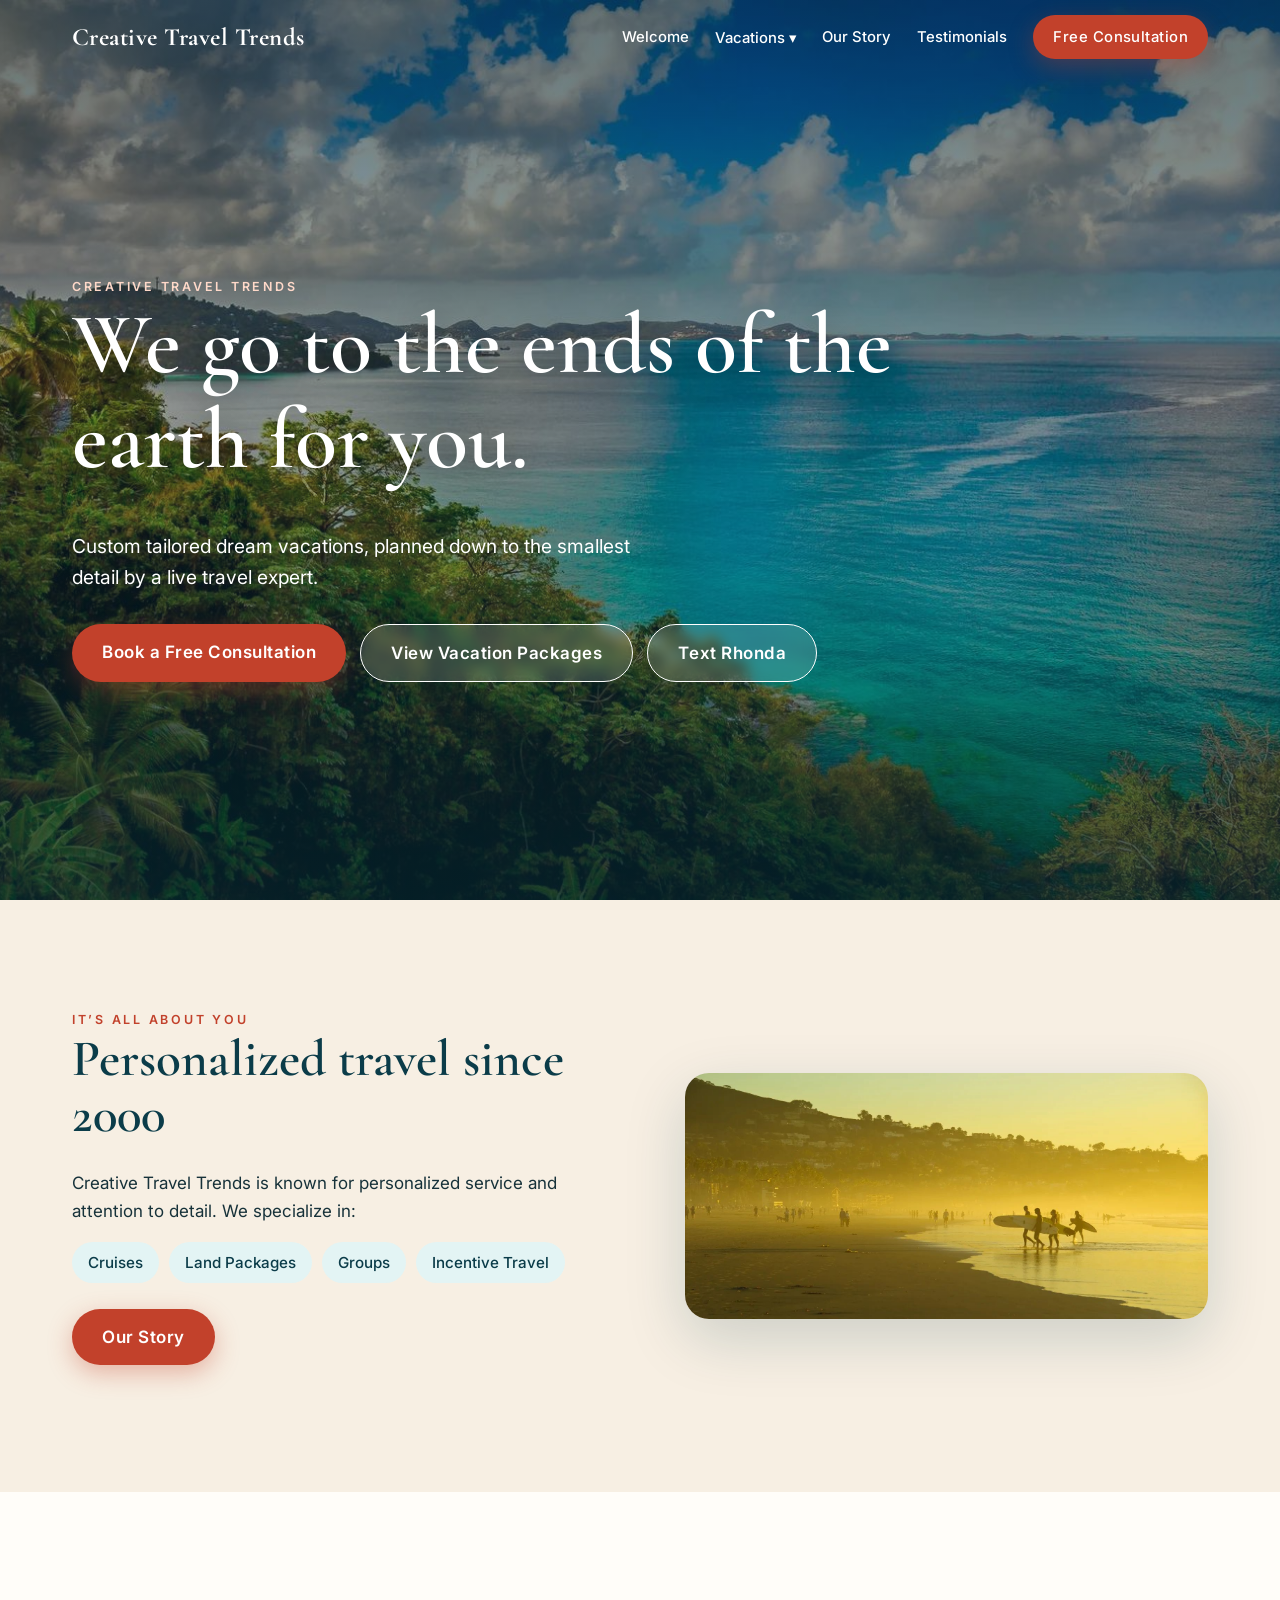
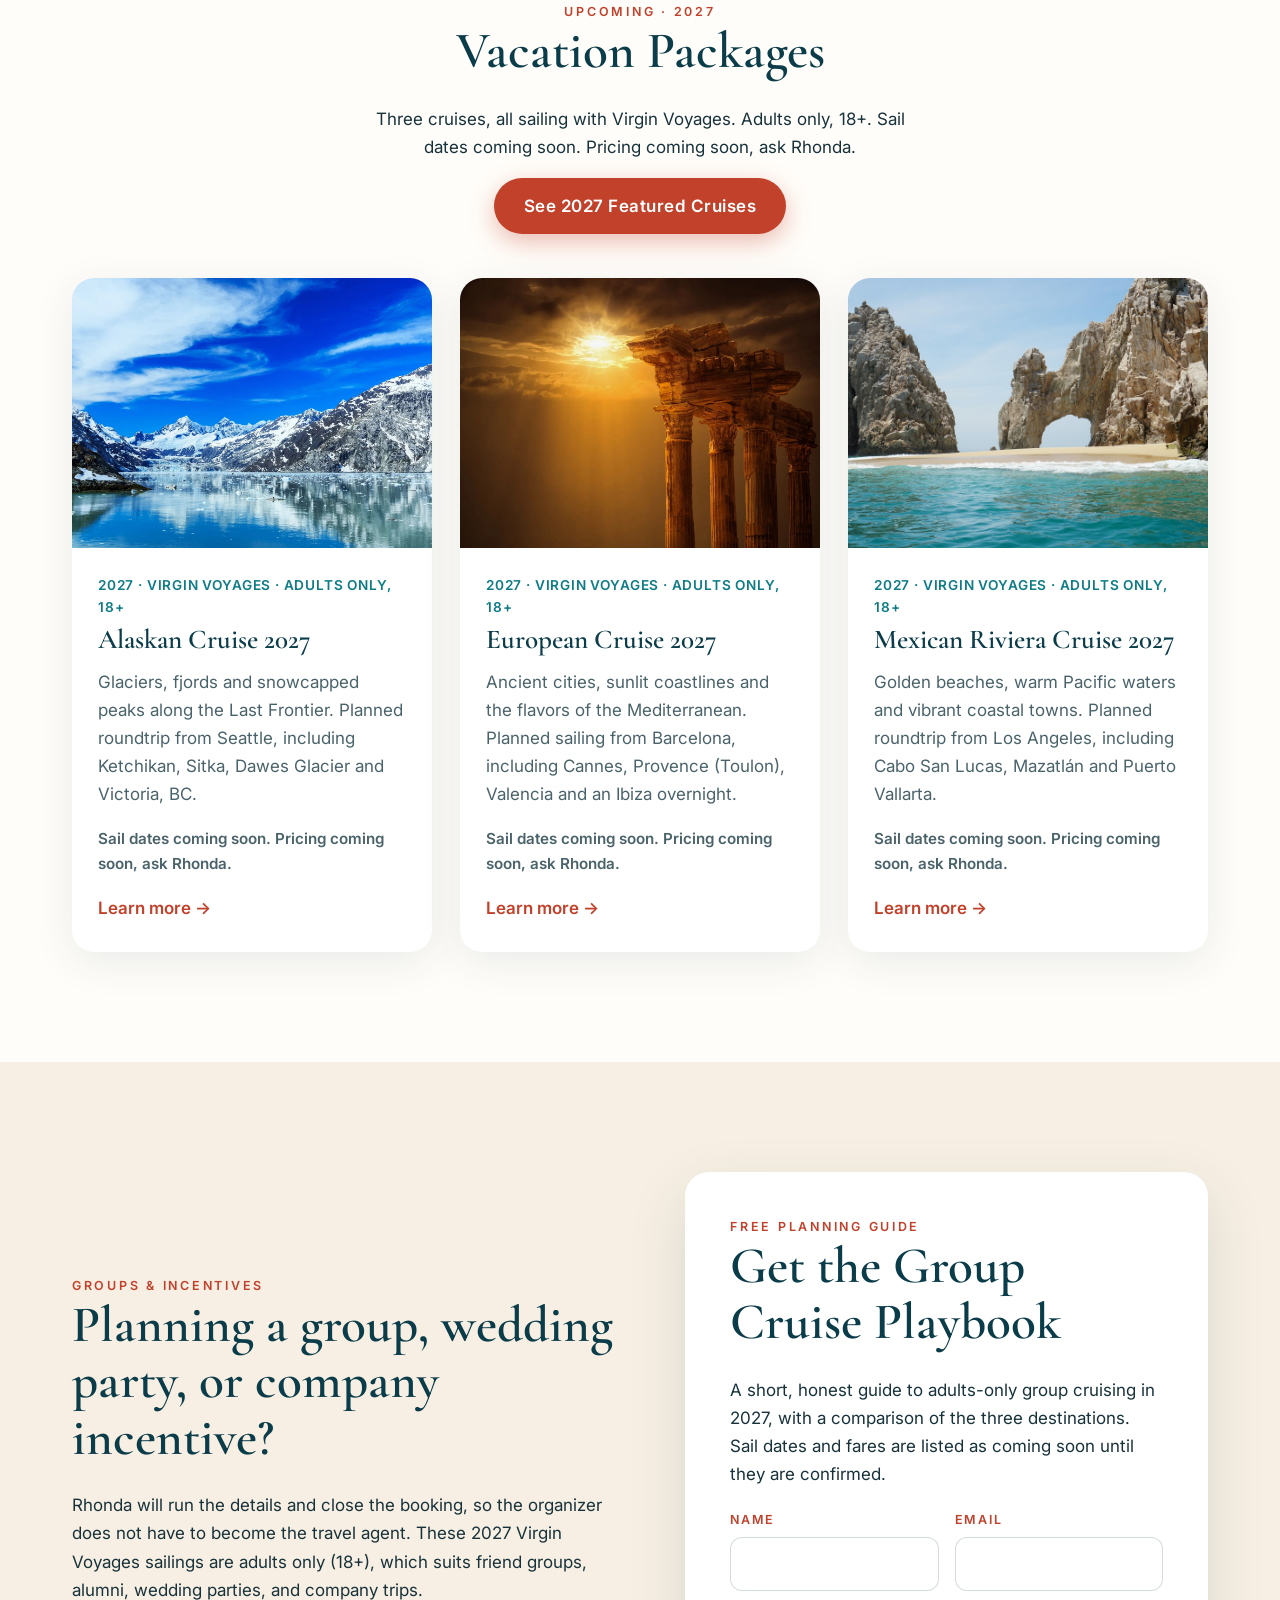
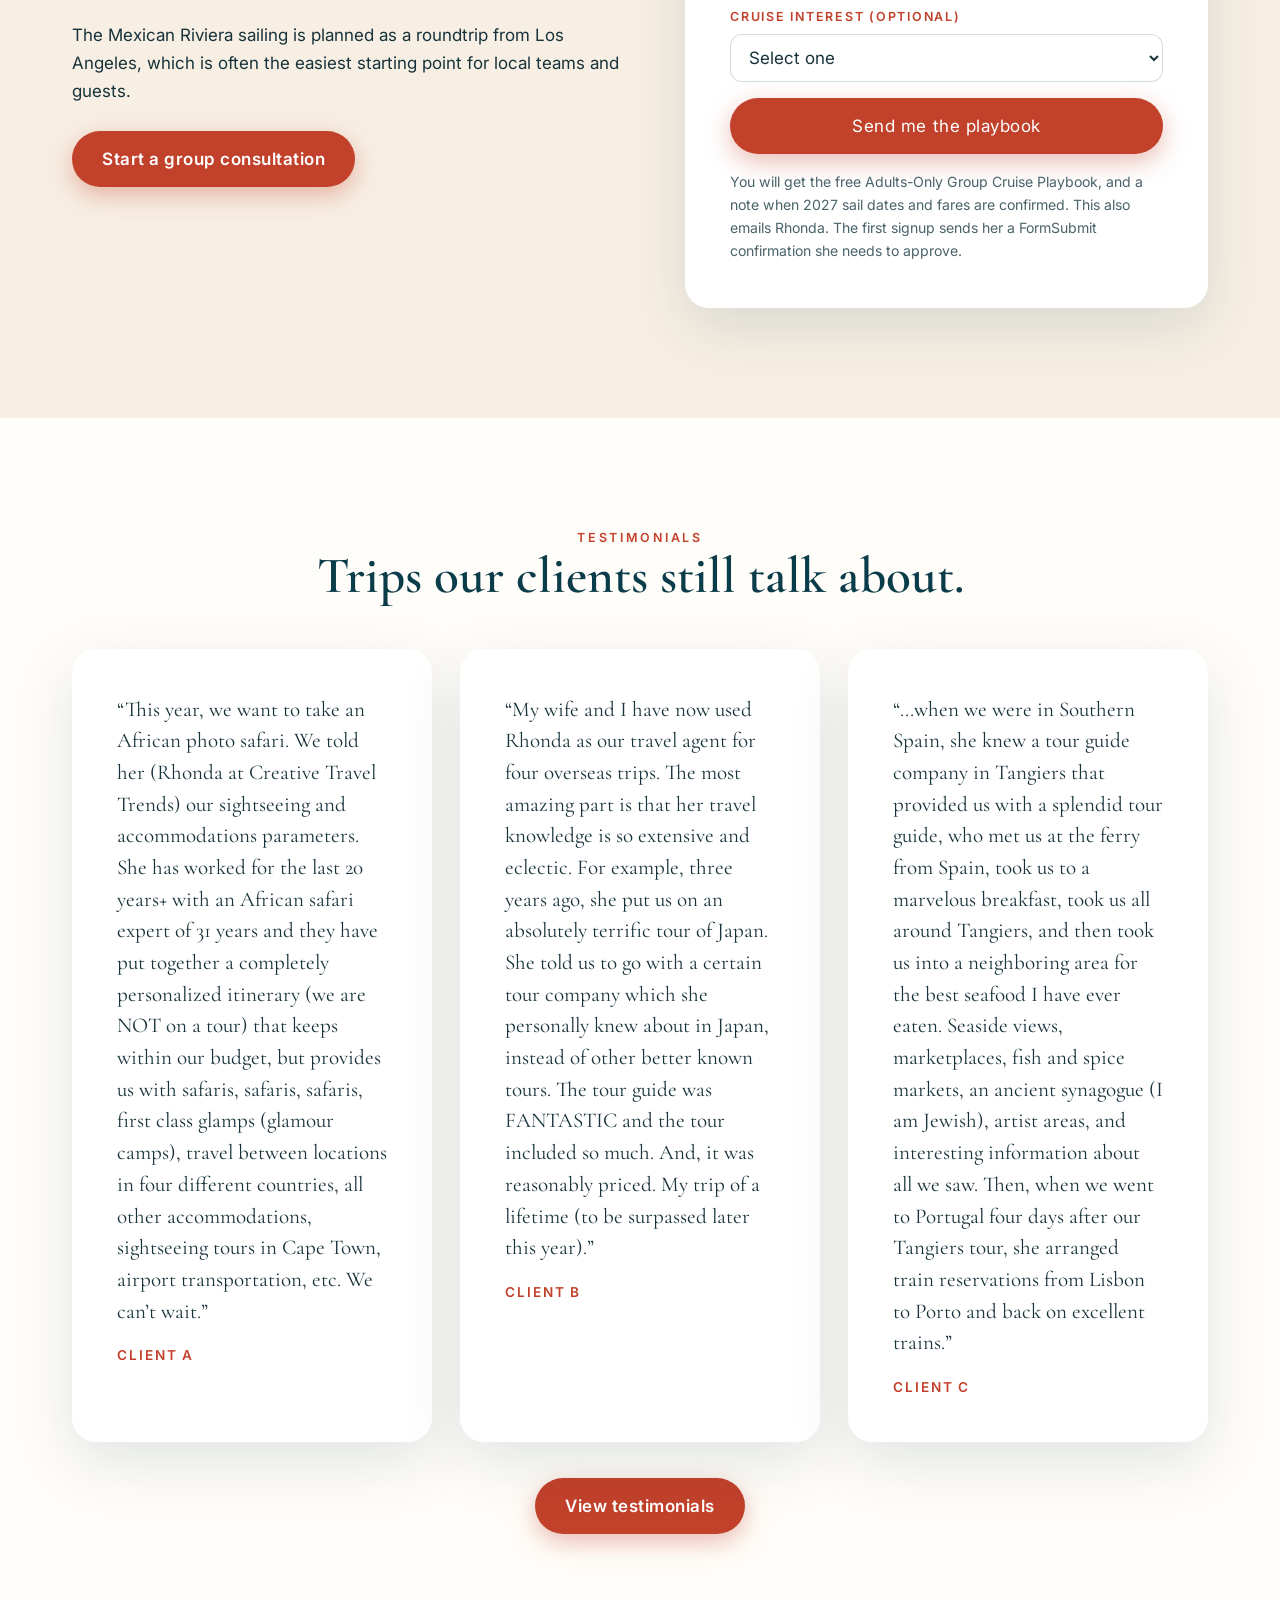
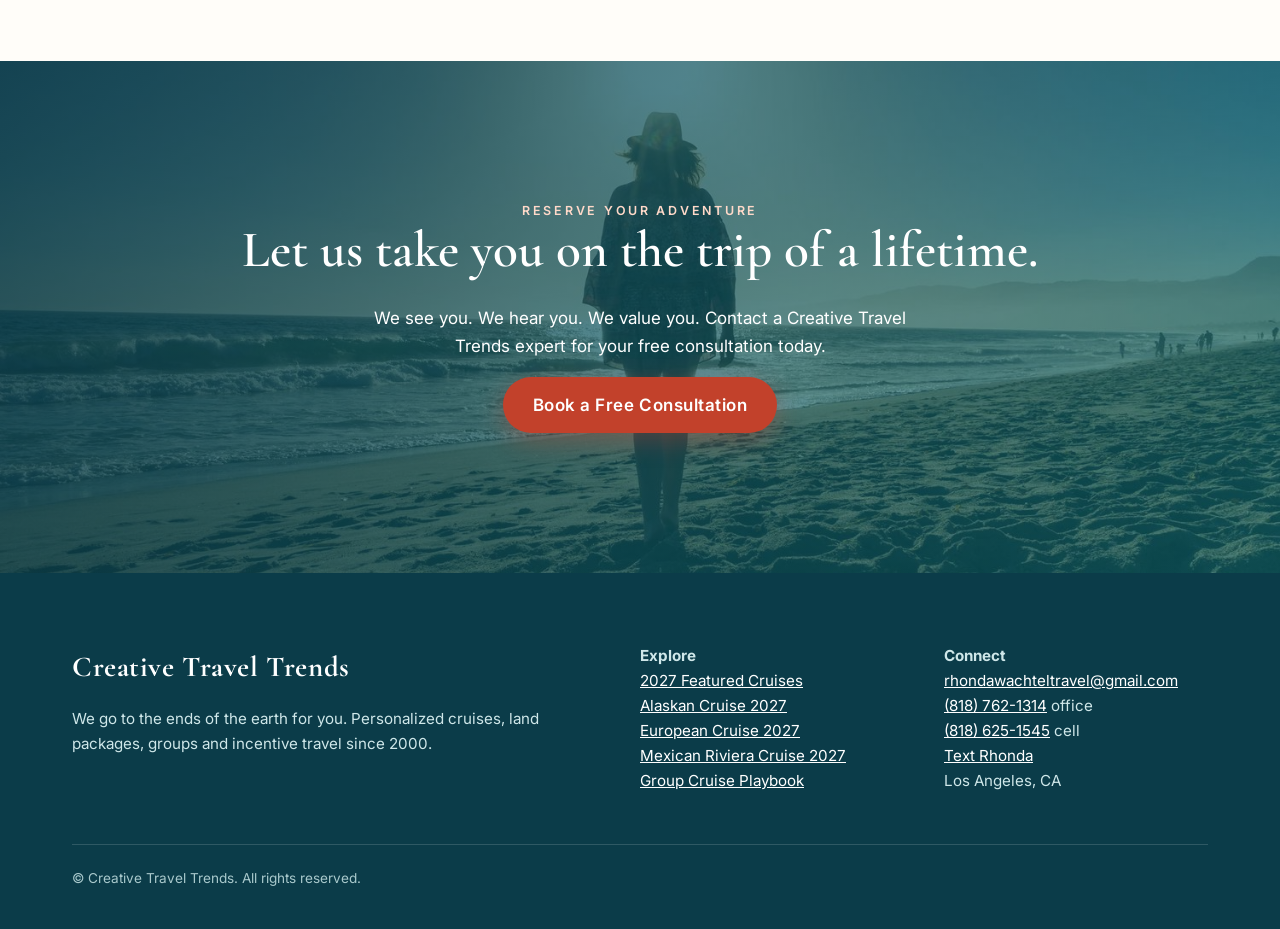
==== commit bb9285a3: "Add homepage testimonials section with existing client quotes Feature the three current testimonials" ====
--- a/index.html
+++ b/index.html
@@ -160,6 +160,28 @@
 </div>
 </div>
 </section>
+
+<section id="home-testimonials" style="scroll-margin-top:88px">
+<div class="wrap">
+<div class="center reveal">
+<div class="eyebrow">Testimonials</div>
+<h2>Trips our clients still talk about.</h2>
+</div>
+<div class="grid" style="margin-top:44px">
+<div class="glass reveal" style="background:#fff">
+<blockquote>&ldquo;This year, we want to take an African photo safari. We told her (Rhonda at Creative Travel Trends) our sightseeing and accommodations parameters. She has worked for the last 20 years+ with an African safari expert of 31 years and they have put together a completely personalized itinerary (we are NOT on a tour) that keeps within our budget, but provides us with safaris, safaris, safaris, first class glamps (glamour camps), travel between locations in four different countries, all other accommodations, sightseeing tours in Cape Town, airport transportation, etc. We can&rsquo;t wait.&rdquo;<cite>Client A</cite></blockquote>
+</div>
+<div class="glass reveal" style="background:#fff">
+<blockquote>&ldquo;My wife and I have now used Rhonda as our travel agent for four overseas trips. The most amazing part is that her travel knowledge is so extensive and eclectic. For example, three years ago, she put us on an absolutely terrific tour of Japan. She told us to go with a certain tour company which she personally knew about in Japan, instead of other better known tours. The tour guide was FANTASTIC and the tour included so much. And, it was reasonably priced. My trip of a lifetime (to be surpassed later this year).&rdquo;<cite>Client B</cite></blockquote>
+</div>
+<div class="glass reveal" style="background:#fff">
+<blockquote>&ldquo;...when we were in Southern Spain, she knew a tour guide company in Tangiers that provided us with a splendid tour guide, who met us at the ferry from Spain, took us to a marvelous breakfast, took us all around Tangiers, and then took us into a neighboring area for the best seafood I have ever eaten. Seaside views, marketplaces, fish and spice markets, an ancient synagogue (I am Jewish), artist areas, and interesting information about all we saw. Then, when we went to Portugal four days after our Tangiers tour, she arranged train reservations from Lisbon to Porto and back on excellent trains.&rdquo;<cite>Client C</cite></blockquote>
+</div>
+</div>
+<p class="center reveal" style="margin-top:36px"><a class="btn" href="testimonials.html">View testimonials</a></p>
+</div>
+</section>
+
 <section class="band" style="background-image:url(img/beach-walk.jpg)">
 <div class="wrap center reveal">
 <div class="eyebrow" style="color:#ffd9c9">Reserve your adventure</div>
